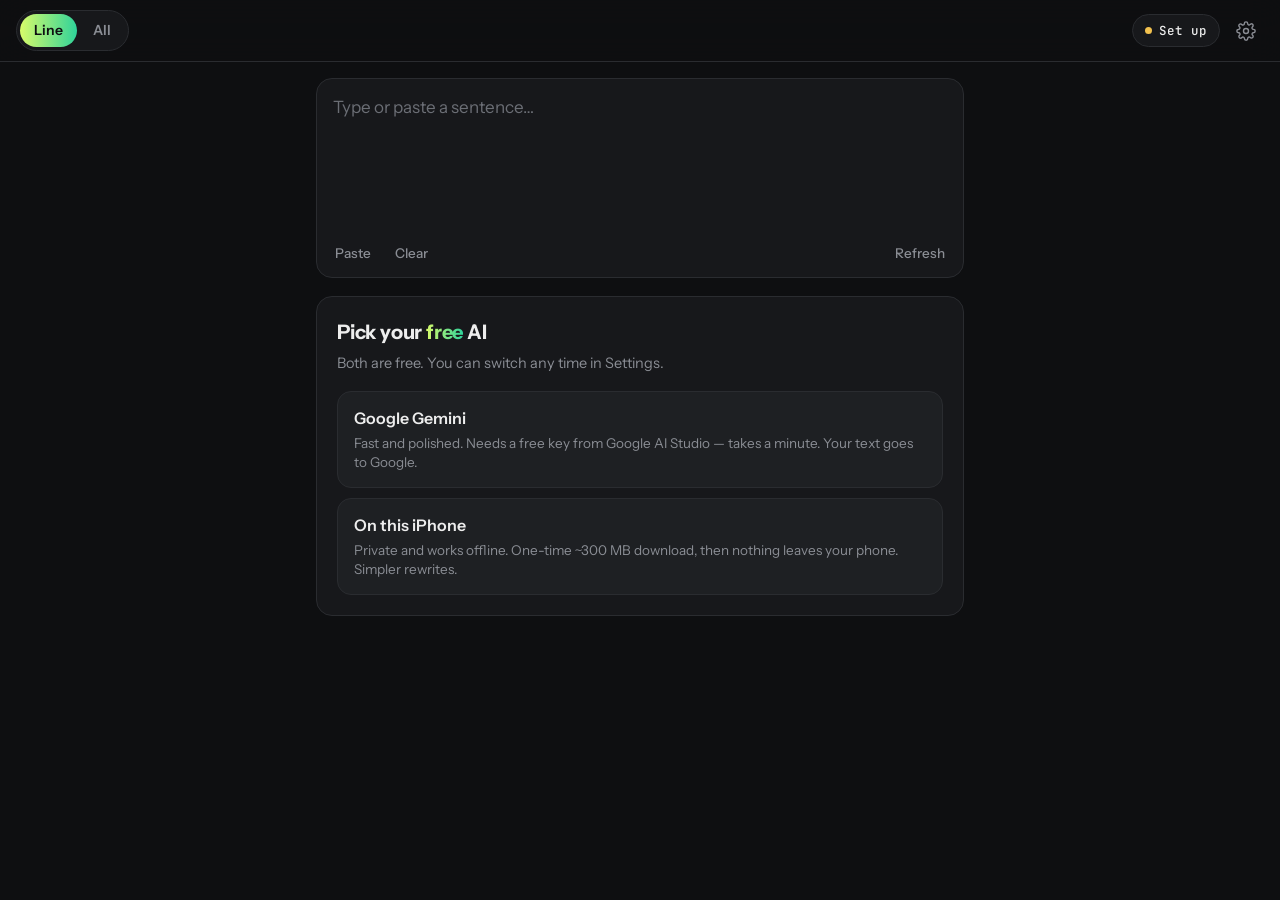
==== app/index.html @ 95a9fb02 "Limaret website and iPhone web app Co-Authored-By: Claude Opus 5.5 <noreply@anthropic.com>" ====
<!doctype html>
<html lang="en">
<head>
  <meta charset="utf-8">
  <meta name="viewport" content="width=device-width, initial-scale=1, viewport-fit=cover">
  <title>Limaret</title>
  <meta name="description" content="Say it better. Grammar fixes and better phrasings for what you type — on your iPhone.">
  <meta name="theme-color" content="#0E0F11">
  <meta name="color-scheme" content="dark">
  <meta name="apple-mobile-web-app-capable" content="yes">
  <meta name="mobile-web-app-capable" content="yes">
  <meta name="apple-mobile-web-app-status-bar-style" content="black-translucent">
  <meta name="apple-mobile-web-app-title" content="Limaret">
  <link rel="manifest" href="manifest.webmanifest">
  <link rel="icon" href="../assets/logo.svg" type="image/svg+xml">
  <link rel="apple-touch-icon" href="icons/icon-180.png">
  <link rel="preconnect" href="https://fonts.googleapis.com">
  <link rel="preconnect" href="https://fonts.gstatic.com" crossorigin>
  <link href="https://fonts.googleapis.com/css2?family=Instrument+Sans:wght@400;500;600&family=JetBrains+Mono:wght@400;500&display=swap" rel="stylesheet">
  <link rel="stylesheet" href="app.css">
</head>
<body>
  <header class="bar">
    <div class="seg" role="group" aria-label="What to improve">
      <button type="button" class="seg-btn" data-scope="line" aria-pressed="true">Line</button>
      <button type="button" class="seg-btn" data-scope="all" aria-pressed="false">All</button>
    </div>
    <button type="button" class="chip" id="model-chip" aria-label="AI provider settings">
      <span class="dot" id="model-dot"></span><span id="model-name">Not set up</span>
    </button>
    <button type="button" class="icon-btn" id="settings-btn" aria-label="Settings">
      <svg viewBox="0 0 24 24" aria-hidden="true"><circle cx="12" cy="12" r="3"/><path d="M19.4 15a1.7 1.7 0 0 0 .3 1.8l.1.1a2 2 0 1 1-2.8 2.8l-.1-.1a1.7 1.7 0 0 0-1.8-.3 1.7 1.7 0 0 0-1 1.5V21a2 2 0 1 1-4 0v-.1a1.7 1.7 0 0 0-1.1-1.5 1.7 1.7 0 0 0-1.8.3l-.1.1a2 2 0 1 1-2.8-2.8l.1-.1a1.7 1.7 0 0 0 .3-1.8 1.7 1.7 0 0 0-1.5-1H3a2 2 0 1 1 0-4h.1a1.7 1.7 0 0 0 1.5-1.1 1.7 1.7 0 0 0-.3-1.8l-.1-.1a2 2 0 1 1 2.8-2.8l.1.1a1.7 1.7 0 0 0 1.8.3H9a1.7 1.7 0 0 0 1-1.5V3a2 2 0 1 1 4 0v.1a1.7 1.7 0 0 0 1 1.5 1.7 1.7 0 0 0 1.8-.3l.1-.1a2 2 0 1 1 2.8 2.8l-.1.1a1.7 1.7 0 0 0-.3 1.8V9a1.7 1.7 0 0 0 1.5 1H21a2 2 0 1 1 0 4h-.1a1.7 1.7 0 0 0-1.5 1z"/></svg>
    </button>
  </header>

  <main class="main">
    <div class="editor-card">
      <textarea id="editor" placeholder="Type or paste a sentence…" autocapitalize="sentences" spellcheck="true" rows="5" aria-label="Your text"></textarea>
      <div class="editor-tools">
        <button type="button" class="tool" id="paste-btn">Paste</button>
        <button type="button" class="tool" id="clear-btn">Clear</button>
        <button type="button" class="tool" id="refresh-btn" aria-label="Get new suggestions">Refresh</button>
      </div>
    </div>

    <section id="results" aria-live="polite"></section>
  </main>

  <div class="toast" id="toast" role="status"></div>

  <dialog id="settings" aria-labelledby="settings-title">
    <form method="dialog" class="sheet" id="settings-form">
      <div class="sheet-head">
        <h2 id="settings-title">AI provider</h2>
        <button class="link" value="cancel" formnovalidate>Close</button>
      </div>

      <label class="field">
        <span>Provider</span>
        <select id="f-provider"></select>
      </label>
      <p class="hint" id="provider-hint"></p>

      <label class="field" id="device-field">
        <span>On-device model</span>
        <select id="f-device-model"></select>
      </label>

      <label class="field" id="url-field">
        <span>Server URL</span>
        <input id="f-url" type="url" inputmode="url" autocomplete="off" autocapitalize="off" spellcheck="false" placeholder="http://my-mac.local:11434/v1">
      </label>
      <label class="field" id="key-field">
        <span>API key</span>
        <input id="f-key" type="password" autocomplete="off" autocapitalize="off" spellcheck="false" placeholder="sk-…">
      </label>
      <label class="field" id="model-field">
        <span>Model</span>
        <input id="f-model" type="text" autocomplete="off" autocapitalize="off" spellcheck="false" list="model-list">
        <datalist id="model-list"></datalist>
      </label>
      <label class="field">
        <span>Alternatives</span>
        <select id="f-alts">
          <option>2</option><option>3</option><option>4</option><option>5</option><option>6</option>
        </select>
      </label>

      <p class="hint" id="key-hint">Your key is stored only in this browser on this device and sent only to the provider above.</p>
      <p class="status" id="verify-status"></p>

      <div class="sheet-actions">
        <button type="button" class="btn btn-ghost" id="verify-btn">Test connection</button>
        <button type="submit" class="btn btn-primary" value="save" id="save-btn">Save</button>
      </div>
    </form>
  </dialog>

  <template id="empty-tpl">
    <div class="empty">
      <div class="empty-icon" aria-hidden="true">A<span class="caret"></span></div>
      <p>Fixes and fresh phrasings show up here as you type.</p>
    </div>
  </template>

  <script src="app.js" type="module"></script>
</body>
</html>
---- app/app.css ----
/* Limaret web app — "Midnight lime", phone-first (dark only, matches the Mac app) */
:root {
  --bg: #0E0F11;
  --surface: #17181B;
  --surface-2: #1E2023;
  --border: #2A2C30;
  --text: #EDEDED;
  --muted: #8A8D94;
  --dim: #6B6E75;
  --lime: #C8F560;
  --on-lime: #0E0F11;
  --grad: linear-gradient(90deg, #D8FB6A, #2FD39A);
  --warn: #F2C14E;
  --danger: #FF6B6B;
  --font: "Instrument Sans", -apple-system, BlinkMacSystemFont, "SF Pro Text", system-ui, sans-serif;
  --mono: "JetBrains Mono", ui-monospace, "SF Mono", Menlo, monospace;
  --top: env(safe-area-inset-top, 0px);
  --bottom: env(safe-area-inset-bottom, 0px);
  color-scheme: dark;
}

*, *::before, *::after { box-sizing: border-box; }
html { -webkit-text-size-adjust: 100%; }
body {
  margin: 0;
  min-height: 100dvh;
  background: var(--bg);
  color: var(--text);
  font: 400 16px/1.5 var(--font);
  -webkit-font-smoothing: antialiased;
  -webkit-tap-highlight-color: transparent;
  overflow-x: hidden;
}
button { font: inherit; color: inherit; cursor: pointer; }
:focus-visible { outline: 2px solid var(--lime); outline-offset: 2px; }
svg { display: block; }

/* Top bar */
.bar {
  position: sticky; top: 0; z-index: 10;
  display: flex; align-items: center; gap: 8px;
  padding: calc(10px + var(--top)) max(16px, env(safe-area-inset-right)) 10px max(16px, env(safe-area-inset-left));
  background: rgba(14, 15, 17, .86);
  -webkit-backdrop-filter: blur(16px); backdrop-filter: blur(16px);
  border-bottom: 1px solid var(--border);
}
.seg { display: inline-flex; padding: 3px; gap: 2px; background: var(--surface); border: 1px solid var(--border); border-radius: 999px; }
.seg-btn {
  border: 0; background: transparent; color: var(--muted);
  font-size: 14px; font-weight: 600; padding: 6px 14px; border-radius: 999px; min-height: 32px;
}
.seg-btn[aria-pressed="true"], .seg-btn[aria-checked="true"] { background: var(--grad); color: var(--on-lime); }
.chip {
  margin-left: auto; min-width: 0;
  display: inline-flex; align-items: center; gap: 7px;
  background: var(--surface); border: 1px solid var(--border); border-radius: 999px;
  padding: 7px 12px; font: 500 12.5px var(--mono);
}
.chip span:last-child { overflow: hidden; text-overflow: ellipsis; white-space: nowrap; max-width: 34vw; }
.dot { width: 7px; height: 7px; border-radius: 50%; background: var(--warn); flex: none; }
.dot.ok { background: var(--lime); }
.icon-btn { flex: none; width: 36px; height: 36px; display: grid; place-items: center; border: 0; background: transparent; border-radius: 10px; color: var(--muted); }
.icon-btn svg { width: 20px; height: 20px; fill: none; stroke: currentColor; stroke-width: 1.7; stroke-linecap: round; stroke-linejoin: round; }

/* Editor */
.main { padding: 16px max(16px, env(safe-area-inset-left)) calc(32px + var(--bottom)); max-width: 680px; margin: 0 auto; }
.editor-card { background: var(--surface); border: 1px solid var(--border); border-radius: 16px; overflow: hidden; }
.editor-card:focus-within { border-color: #3d4a24; }
#editor {
  display: block; width: 100%; min-height: 140px; max-height: 45dvh; resize: none;
  border: 0; outline: 0; background: transparent; color: var(--text);
  font: 400 17px/1.5 var(--font); /* ≥16px keeps iOS from zooming */
  padding: 16px 16px 8px;
}
#editor::placeholder { color: var(--dim); }
.editor-tools { display: flex; gap: 4px; padding: 6px 8px 8px; }
.tool { border: 0; background: transparent; color: var(--muted); font-size: 13.5px; font-weight: 500; padding: 6px 10px; border-radius: 8px; }
.tool:active { background: var(--surface-2); }
#refresh-btn { margin-left: auto; }

/* Results */
#results { margin-top: 18px; }
.note { display: flex; gap: 8px; align-items: flex-start; color: var(--muted); font-size: 13.5px; margin: 0 4px 14px; }
.note.error { color: var(--danger); }
.note button { border: 0; background: none; color: var(--lime); padding: 0; font-weight: 600; }
.label { font: 500 11px var(--mono); letter-spacing: .08em; text-transform: uppercase; color: var(--dim); margin: 0 4px 8px; display: flex; align-items: center; gap: 8px; }
.label .spin { width: 10px; height: 10px; border: 1.5px solid var(--dim); border-top-color: var(--lime); border-radius: 50%; animation: spin .8s linear infinite; }
@keyframes spin { to { transform: rotate(360deg); } }
.list { list-style: none; margin: 0 0 18px; padding: 0; background: var(--surface); border: 1px solid var(--border); border-radius: 16px; overflow: hidden; }
.list.stale { opacity: .5; }
.item { display: flex; align-items: flex-start; gap: 10px; padding: 13px 10px 13px 14px; border-top: 1px solid var(--border); }
.item:first-child { border-top: 0; }
.item .n { flex: none; font: 500 12px/1.9 var(--mono); color: var(--dim); width: 14px; }
.item .t { flex: 1; min-width: 0; font-size: 16px; line-height: 1.45; overflow-wrap: anywhere; user-select: text; -webkit-user-select: text; }
.item .t mark { background: rgba(200, 245, 96, .13); color: var(--lime); border-radius: 3px; padding: 0 1px; }
.item .acts { flex: none; display: flex; gap: 2px; margin-top: -4px; }
.act { border: 0; background: transparent; color: var(--muted); width: 36px; height: 36px; display: grid; place-items: center; border-radius: 10px; }
.act:active { background: var(--surface-2); color: var(--lime); }
.act svg { width: 18px; height: 18px; fill: none; stroke: currentColor; stroke-width: 1.7; stroke-linecap: round; stroke-linejoin: round; }
.item.corrected .t { font-weight: 500; }
.skeleton { height: 14px; border-radius: 6px; background: linear-gradient(90deg, var(--surface-2), #26282c, var(--surface-2)); background-size: 200% 100%; animation: shimmer 1.2s infinite; margin: 4px 0; }
@keyframes shimmer { to { background-position: -200% 0; } }

.empty { text-align: center; color: var(--muted); font-size: 15px; padding: 48px 20px; }
.empty-icon { width: 42px; height: 42px; margin: 0 auto 14px; display: flex; align-items: center; justify-content: center; background: var(--surface); border: 1px solid var(--border); border-radius: 11px; color: var(--text); font-weight: 600; font-size: 17px; }
.empty-icon .caret { width: 2px; height: 18px; background: var(--grad); margin-left: 1px; border-radius: 1px; }

.setup { background: var(--surface); border: 1px solid var(--border); border-radius: 16px; padding: 20px; }
.setup h2 { margin: 0 0 6px; font-size: 20px; letter-spacing: -.01em; }
.setup h2 em { font-style: normal; background: var(--grad); -webkit-background-clip: text; background-clip: text; -webkit-text-fill-color: transparent; }
.setup p { margin: 0 0 16px; color: var(--muted); font-size: 14.5px; }
.choices { display: flex; flex-direction: column; gap: 10px; }
.choice { text-align: left; display: flex; flex-direction: column; gap: 4px; padding: 14px 16px; border-radius: 14px; border: 1px solid var(--border); background: var(--surface-2); }
.choice strong { font-size: 16px; font-weight: 600; }
.choice span { color: var(--muted); font-size: 13.5px; line-height: 1.45; }
.choice:active { border-color: var(--lime); }
.choice:disabled { opacity: .5; }

/* Buttons */
.btn { display: inline-flex; align-items: center; justify-content: center; gap: 8px; border: 1px solid transparent; border-radius: 999px; padding: 12px 20px; font-weight: 600; font-size: 15px; min-height: 44px; }
.btn-primary { background: var(--grad); color: var(--on-lime); }
.btn-ghost { background: transparent; border-color: var(--border); }
.btn:disabled { opacity: .5; }

/* Settings sheet */
dialog {
  width: 100%; max-width: 520px; max-height: 92dvh; margin: auto auto 0; padding: 0;
  border: 1px solid var(--border); border-bottom: 0; border-radius: 20px 20px 0 0;
  background: var(--surface); color: var(--text);
}
@media (min-width: 600px) { dialog { margin: auto; border-radius: 20px; border-bottom: 1px solid var(--border); } }
dialog::backdrop { background: rgba(0, 0, 0, .55); }
dialog[open] { animation: up .22s ease-out; }
@keyframes up { from { transform: translateY(24px); opacity: 0; } }
.sheet { padding: 18px 18px calc(18px + var(--bottom)); display: flex; flex-direction: column; gap: 14px; }
.sheet-head { display: flex; align-items: center; justify-content: space-between; }
.sheet-head h2 { margin: 0; font-size: 19px; }
.link { border: 0; background: none; color: var(--lime); font-weight: 600; padding: 6px 2px; }
.seg-wide { display: flex; }
.seg-wide .seg-btn { flex: 1; }
.field { display: flex; flex-direction: column; gap: 6px; }
.field span { font-size: 13px; color: var(--muted); font-weight: 500; }
.field input, .field select {
  width: 100%; font: 400 16px var(--font); color: var(--text);
  background: var(--surface-2); border: 1px solid var(--border); border-radius: 12px; padding: 11px 12px; min-height: 44px;
  -webkit-appearance: none; appearance: none;
}
.field input:focus, .field select:focus { outline: 0; border-color: var(--lime); }
.hint { margin: 0; color: var(--dim); font-size: 13px; }
.hint code { font: 12px var(--mono); background: var(--surface-2); padding: 1px 4px; border-radius: 4px; }
.status { margin: 0; font-size: 13.5px; min-height: 1em; }
.status.ok { color: var(--lime); }
.status.err { color: var(--danger); }
.sheet-actions { display: flex; gap: 10px; }
.sheet-actions .btn { flex: 1; }
[hidden] { display: none !important; }

/* Toast */
.toast {
  position: fixed; left: 50%; bottom: calc(24px + var(--bottom)); transform: translate(-50%, 20px);
  background: var(--text); color: var(--bg); font-weight: 600; font-size: 14px;
  padding: 10px 16px; border-radius: 999px; opacity: 0; pointer-events: none; transition: .2s;
}
.toast.show { opacity: 1; transform: translate(-50%, 0); }

@media (prefers-reduced-motion: reduce) { *, *::before, *::after { animation: none !important; transition: none !important; } }
.hint a { color: var(--lime); text-decoration: none; font-weight: 500; white-space: nowrap; }
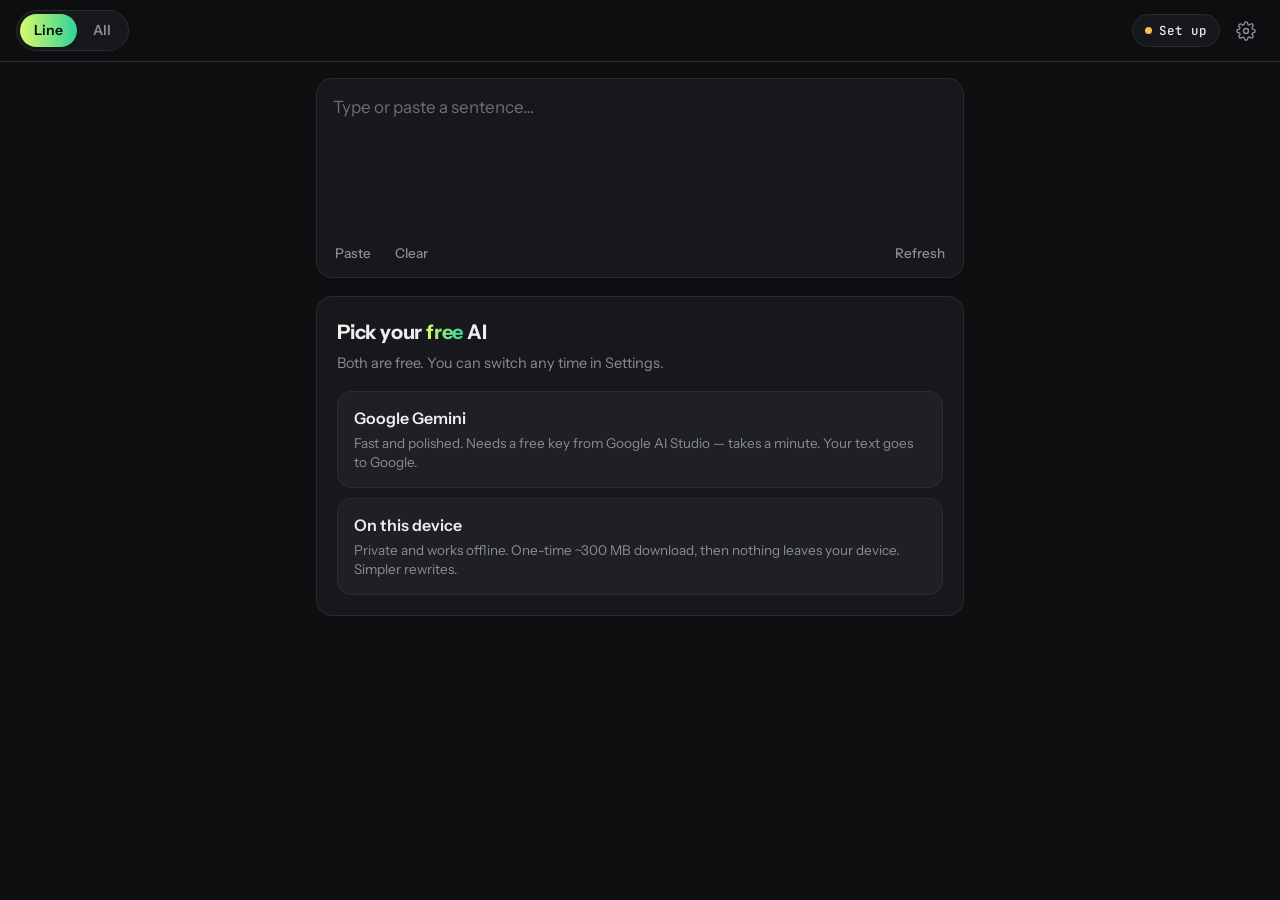
==== commit 17d9d850: "Present the web app for any browser, not just iPhone Co-Authored-By: Claude Opus 5.5 <noreply@anthro" ====
--- a/app/index.html
+++ b/app/index.html
@@ -4,7 +4,7 @@
   <meta charset="utf-8">
   <meta name="viewport" content="width=device-width, initial-scale=1, viewport-fit=cover">
   <title>Limaret</title>
-  <meta name="description" content="Say it better. Grammar fixes and better phrasings for what you type — on your iPhone.">
+  <meta name="description" content="Say it better. Grammar fixes and better phrasings for what you type — right in your browser, on phone or computer.">
   <meta name="theme-color" content="#0E0F11">
   <meta name="color-scheme" content="dark">
   <meta name="apple-mobile-web-app-capable" content="yes">
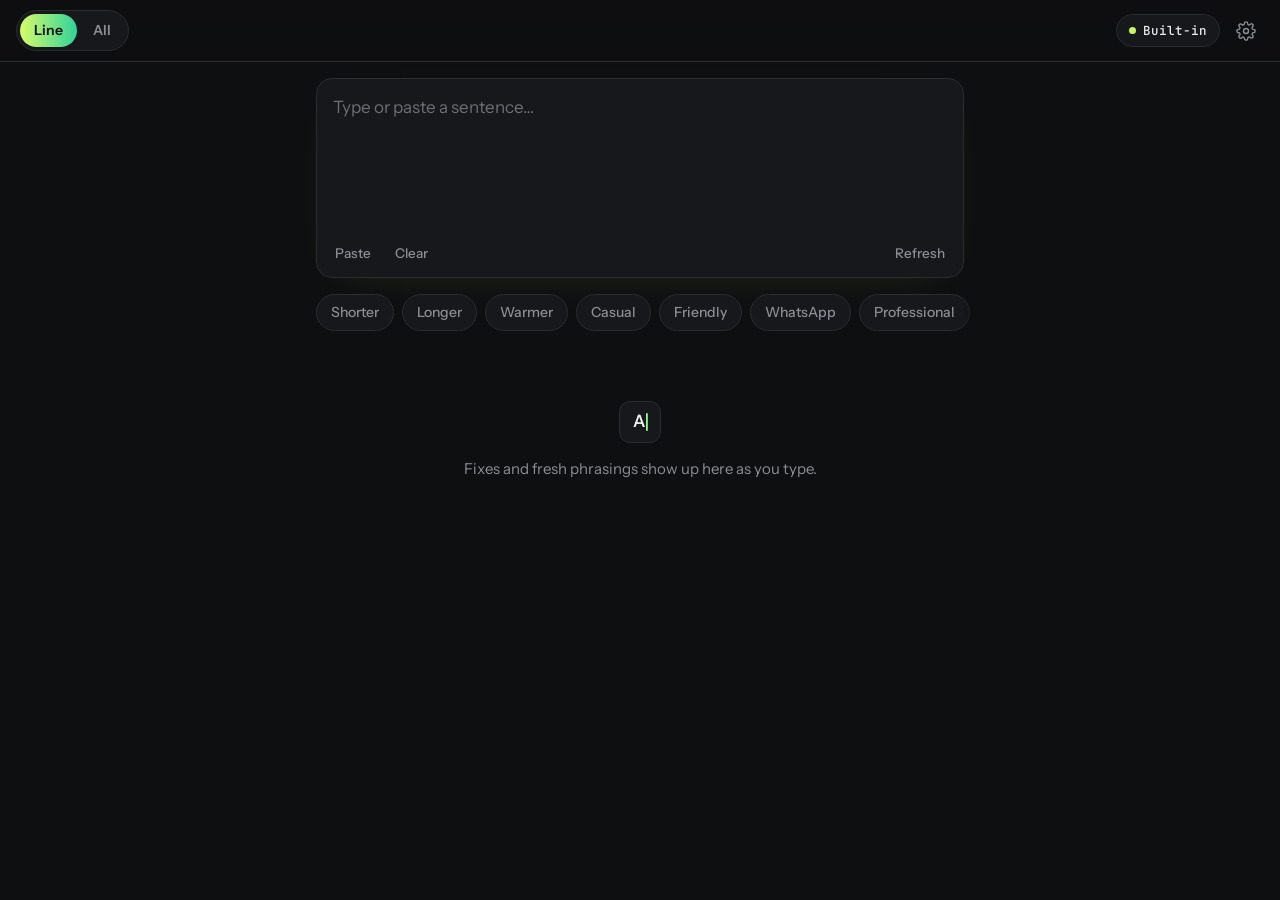
==== commit 7354e80e: "Web app: tone chips (Shorter, Warmer, WhatsApp, Professional…); Mac app 1.0.5 Co-Authored-By: Claude" ====
--- a/app/index.html
+++ b/app/index.html
@@ -3,14 +3,14 @@
 <head>
   <meta charset="utf-8">
   <meta name="viewport" content="width=device-width, initial-scale=1, viewport-fit=cover">
-  <title>Limaret</title>
+  <title>Say It Better</title>
   <meta name="description" content="Say it better. Grammar fixes and better phrasings for what you type — right in your browser, on phone or computer.">
   <meta name="theme-color" content="#0E0F11">
   <meta name="color-scheme" content="dark">
   <meta name="apple-mobile-web-app-capable" content="yes">
   <meta name="mobile-web-app-capable" content="yes">
   <meta name="apple-mobile-web-app-status-bar-style" content="black-translucent">
-  <meta name="apple-mobile-web-app-title" content="Limaret">
+  <meta name="apple-mobile-web-app-title" content="Say It Better">
   <link rel="manifest" href="manifest.webmanifest">
   <link rel="icon" href="../assets/logo.svg" type="image/svg+xml">
   <link rel="apple-touch-icon" href="icons/icon-180.png">
@@ -42,6 +42,8 @@
         <button type="button" class="tool" id="refresh-btn" aria-label="Get new suggestions">Refresh</button>
       </div>
     </div>
+
+    <div class="tones" id="tones" role="group" aria-label="Tone for the alternatives"></div>
 
     <section id="results" aria-live="polite"></section>
   </main>
@@ -76,7 +78,8 @@
       </label>
       <label class="field" id="model-field">
         <span>Model</span>
-        <input id="f-model" type="text" autocomplete="off" autocapitalize="off" spellcheck="false" list="model-list">
+        <select id="f-model-pick"></select>
+        <input id="f-model" type="text" placeholder="Model id" autocomplete="off" autocapitalize="off" spellcheck="false" list="model-list">
         <datalist id="model-list"></datalist>
       </label>
       <label class="field">
--- a/app/app.css
+++ b/app/app.css
@@ -1,4 +1,4 @@
-/* Limaret web app — "Midnight lime", phone-first (dark only, matches the Mac app) */
+/* Say It Better web app — "Midnight lime", phone-first (dark only, matches the Mac app) */
 :root {
   --bg: #0E0F11;
   --surface: #17181B;
@@ -64,8 +64,16 @@
 
 /* Editor */
 .main { padding: 16px max(16px, env(safe-area-inset-left)) calc(32px + var(--bottom)); max-width: 680px; margin: 0 auto; }
-.editor-card { background: var(--surface); border: 1px solid var(--border); border-radius: 16px; overflow: hidden; }
-.editor-card:focus-within { border-color: #3d4a24; }
+.editor-card {
+  background: var(--surface); border: 1px solid var(--border); border-radius: 16px; overflow: hidden;
+  box-shadow: 0 10px 40px -24px rgba(200, 245, 96, .18);
+  transition: border-color .25s ease, box-shadow .35s ease;
+}
+/* Soft lime glow while writing */
+.editor-card:focus-within {
+  border-color: #3d4a24;
+  box-shadow: 0 0 0 3px rgba(200, 245, 96, .06), 0 14px 50px -16px rgba(200, 245, 96, .28), 0 18px 70px -24px rgba(47, 211, 154, .28);
+}
 #editor {
   display: block; width: 100%; min-height: 140px; max-height: 45dvh; resize: none;
   border: 0; outline: 0; background: transparent; color: var(--text);
@@ -77,6 +85,21 @@
 .tool { border: 0; background: transparent; color: var(--muted); font-size: 13.5px; font-weight: 500; padding: 6px 10px; border-radius: 8px; }
 .tool:active { background: var(--surface-2); }
 #refresh-btn { margin-left: auto; }
+
+/* Tone chips */
+.tones {
+  display: flex; gap: 8px; margin: 14px -16px 0; padding: 2px 16px 4px;
+  overflow-x: auto; scrollbar-width: none; -webkit-overflow-scrolling: touch;
+  mask-image: linear-gradient(90deg, transparent, #000 16px, #000 calc(100% - 16px), transparent);
+}
+.tones::-webkit-scrollbar { display: none; }
+.tone {
+  flex: none; border: 1px solid var(--border); background: var(--surface); color: var(--muted);
+  font-size: 14px; font-weight: 500; padding: 7px 14px; border-radius: 999px; min-height: 36px;
+  transition: transform .15s ease, background .2s ease, color .2s ease, border-color .2s ease, box-shadow .3s ease;
+}
+.tone:active { transform: scale(.95); }
+.tone[aria-pressed="true"] { background: var(--grad); color: var(--on-lime); border-color: transparent; font-weight: 600; box-shadow: 0 6px 20px -8px rgba(200, 245, 96, .5); }
 
 /* Results */
 #results { margin-top: 18px; }
@@ -86,16 +109,28 @@
 .label { font: 500 11px var(--mono); letter-spacing: .08em; text-transform: uppercase; color: var(--dim); margin: 0 4px 8px; display: flex; align-items: center; gap: 8px; }
 .label .spin { width: 10px; height: 10px; border: 1.5px solid var(--dim); border-top-color: var(--lime); border-radius: 50%; animation: spin .8s linear infinite; }
 @keyframes spin { to { transform: rotate(360deg); } }
-.list { list-style: none; margin: 0 0 18px; padding: 0; background: var(--surface); border: 1px solid var(--border); border-radius: 16px; overflow: hidden; }
+.list { list-style: none; margin: 0 0 18px; padding: 0; background: var(--surface); border: 1px solid var(--border); border-radius: 16px; overflow: hidden; transition: opacity .25s ease; }
 .list.stale { opacity: .5; }
-.item { display: flex; align-items: flex-start; gap: 10px; padding: 13px 10px 13px 14px; border-top: 1px solid var(--border); }
+/* The corrected line gets a faint glow: it's the one most people take */
+.list:has(.corrected) { box-shadow: 0 12px 44px -22px rgba(200, 245, 96, .30); }
+/* New suggestions rise in, one after another */
+.list.enter { animation: fade-in .25s ease both; }
+.list.enter .item { animation: rise .42s cubic-bezier(.2, .8, .2, 1) both; animation-delay: calc(var(--i, 0) * 55ms + 40ms); }
+@keyframes rise { from { opacity: 0; transform: translateY(8px); } }
+@keyframes fade-in { from { opacity: 0; } }
+.item { display: flex; align-items: flex-start; gap: 10px; padding: 13px 10px 13px 14px; border-top: 1px solid var(--border); transition: background .2s ease; }
+.item:active { background: var(--surface-2); }
+.item.flash { animation: flash .7s ease-out; }
+@keyframes flash { from { background: rgba(200, 245, 96, .12); } }
 .item:first-child { border-top: 0; }
 .item .n { flex: none; font: 500 12px/1.9 var(--mono); color: var(--dim); width: 14px; }
 .item .t { flex: 1; min-width: 0; font-size: 16px; line-height: 1.45; overflow-wrap: anywhere; user-select: text; -webkit-user-select: text; }
 .item .t mark { background: rgba(200, 245, 96, .13); color: var(--lime); border-radius: 3px; padding: 0 1px; }
 .item .acts { flex: none; display: flex; gap: 2px; margin-top: -4px; }
-.act { border: 0; background: transparent; color: var(--muted); width: 36px; height: 36px; display: grid; place-items: center; border-radius: 10px; }
-.act:active { background: var(--surface-2); color: var(--lime); }
+.act { border: 0; background: transparent; color: var(--muted); width: 36px; height: 36px; display: grid; place-items: center; border-radius: 10px; transition: transform .15s ease, background .2s, color .2s; }
+.act:active { background: var(--surface-2); color: var(--lime); transform: scale(.9); }
+.act.done { color: var(--on-lime); background: var(--grad); animation: pop .35s cubic-bezier(.3, 1.6, .5, 1); }
+@keyframes pop { 50% { transform: scale(1.15); } }
 .act svg { width: 18px; height: 18px; fill: none; stroke: currentColor; stroke-width: 1.7; stroke-linecap: round; stroke-linejoin: round; }
 .item.corrected .t { font-weight: 500; }
 .skeleton { height: 14px; border-radius: 6px; background: linear-gradient(90deg, var(--surface-2), #26282c, var(--surface-2)); background-size: 200% 100%; animation: shimmer 1.2s infinite; margin: 4px 0; }
@@ -122,6 +157,12 @@
 .btn-ghost { background: transparent; border-color: var(--border); }
 .btn:disabled { opacity: .5; }
 
+/* Press feedback */
+.tool, .seg-btn, .choice, .btn, .icon-btn, .chip { transition: transform .15s ease, background .2s ease, border-color .2s ease, color .2s ease; }
+.tool:active, .seg-btn:active, .btn:active:not(:disabled), .icon-btn:active, .chip:active { transform: scale(.96); }
+.choice:active:not(:disabled) { transform: scale(.985); }
+.empty { animation: fade-in .4s ease both; }
+
 /* Settings sheet */
 dialog {
   width: 100%; max-width: 520px; max-height: 92dvh; margin: auto auto 0; padding: 0;
@@ -130,7 +171,8 @@
 }
 @media (min-width: 600px) { dialog { margin: auto; border-radius: 20px; border-bottom: 1px solid var(--border); } }
 dialog::backdrop { background: rgba(0, 0, 0, .55); }
-dialog[open] { animation: up .22s ease-out; }
+dialog[open] { animation: up .32s cubic-bezier(.2, .8, .2, 1); }
+dialog[open]::backdrop { animation: fade-in .25s ease; }
 @keyframes up { from { transform: translateY(24px); opacity: 0; } }
 .sheet { padding: 18px 18px calc(18px + var(--bottom)); display: flex; flex-direction: column; gap: 14px; }
 .sheet-head { display: flex; align-items: center; justify-content: space-between; }
@@ -157,11 +199,13 @@
 
 /* Toast */
 .toast {
-  position: fixed; left: 50%; bottom: calc(24px + var(--bottom)); transform: translate(-50%, 20px);
+  position: fixed; left: 50%; bottom: calc(24px + var(--bottom)); transform: translate(-50%, 20px) scale(.96);
   background: var(--text); color: var(--bg); font-weight: 600; font-size: 14px;
-  padding: 10px 16px; border-radius: 999px; opacity: 0; pointer-events: none; transition: .2s;
-}
-.toast.show { opacity: 1; transform: translate(-50%, 0); }
+  padding: 10px 16px; border-radius: 999px; opacity: 0; pointer-events: none;
+  box-shadow: 0 10px 30px -10px rgba(200, 245, 96, .35);
+  transition: opacity .2s ease, transform .35s cubic-bezier(.3, 1.4, .5, 1);
+}
+.toast.show { opacity: 1; transform: translate(-50%, 0) scale(1); }
 
 @media (prefers-reduced-motion: reduce) { *, *::before, *::after { animation: none !important; transition: none !important; } }
 .hint a { color: var(--lime); text-decoration: none; font-weight: 500; white-space: nowrap; }
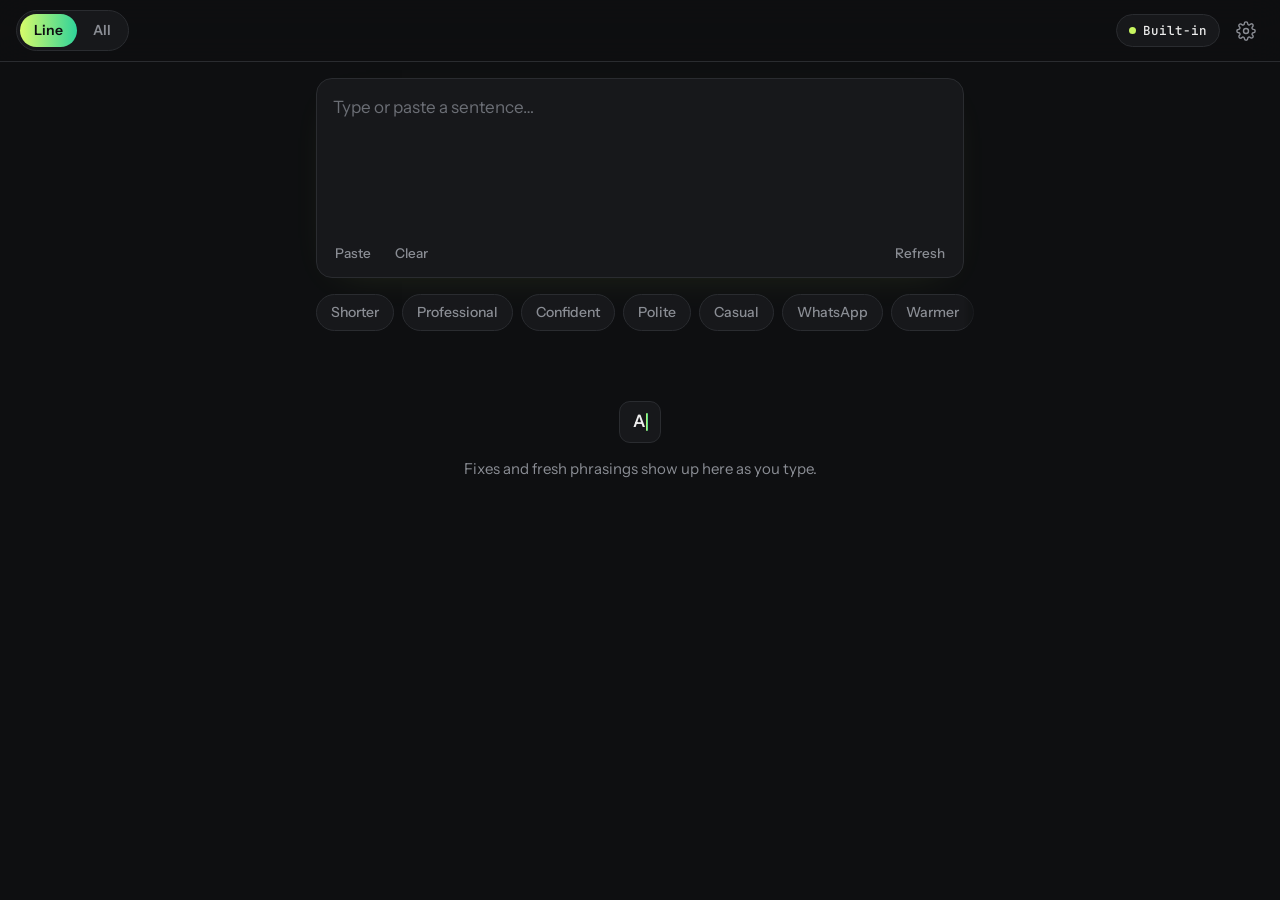
==== commit 8688e139: "Web app: suggest Add to Home Screen inside the app Shown after the first copy, never when already in" ====
--- a/app/index.html
+++ b/app/index.html
@@ -49,6 +49,18 @@
   </main>
 
   <div class="toast" id="toast" role="status"></div>
+
+  <div class="install" id="install" role="dialog" aria-labelledby="install-title" hidden>
+    <img src="icons/icon-180.png" alt="" width="44" height="44">
+    <div class="install-text">
+      <strong id="install-title">Keep it one tap away</strong>
+      <span id="install-how">Add Say It Better to your Home Screen. It opens like an app.</span>
+    </div>
+    <div class="install-acts">
+      <button type="button" class="btn btn-primary btn-sm" id="install-btn" hidden>Install</button>
+      <button type="button" class="link" id="install-later">Not now</button>
+    </div>
+  </div>
 
   <dialog id="settings" aria-labelledby="settings-title">
     <form method="dialog" class="sheet" id="settings-form">
--- a/app/app.css
+++ b/app/app.css
@@ -207,5 +207,22 @@
 }
 .toast.show { opacity: 1; transform: translate(-50%, 0) scale(1); }
 
+/* Add to Home Screen suggestion */
+.install {
+  position: fixed; left: 12px; right: 12px; bottom: calc(12px + var(--bottom)); z-index: 20; max-width: 520px; margin: 0 auto;
+  display: flex; align-items: center; gap: 12px; padding: 12px 14px;
+  background: var(--surface); border: 1px solid var(--border); border-radius: 18px;
+  box-shadow: 0 18px 50px -12px rgba(0, 0, 0, .7), 0 10px 40px -20px rgba(200, 245, 96, .35);
+  animation: up .4s cubic-bezier(.2, .8, .2, 1);
+}
+.install img { flex: none; border-radius: 11px; }
+.install-text { flex: 1; min-width: 0; display: flex; flex-direction: column; gap: 2px; font-size: 13.5px; color: var(--muted); line-height: 1.4; }
+.install-text strong { color: var(--text); font-size: 15px; }
+.install-text b { color: var(--text); font-weight: 600; }
+.install-text svg { display: inline-block; width: 15px; height: 15px; vertical-align: -3px; stroke: var(--lime); fill: none; stroke-width: 1.9; stroke-linecap: round; stroke-linejoin: round; }
+.install-acts { flex: none; display: flex; flex-direction: column; align-items: center; gap: 2px; }
+.btn-sm { min-height: 34px; padding: 7px 14px; font-size: 14px; }
+.install .link { font-size: 13.5px; color: var(--muted); font-weight: 500; }
+
 @media (prefers-reduced-motion: reduce) { *, *::before, *::after { animation: none !important; transition: none !important; } }
 .hint a { color: var(--lime); text-decoration: none; font-weight: 500; white-space: nowrap; }
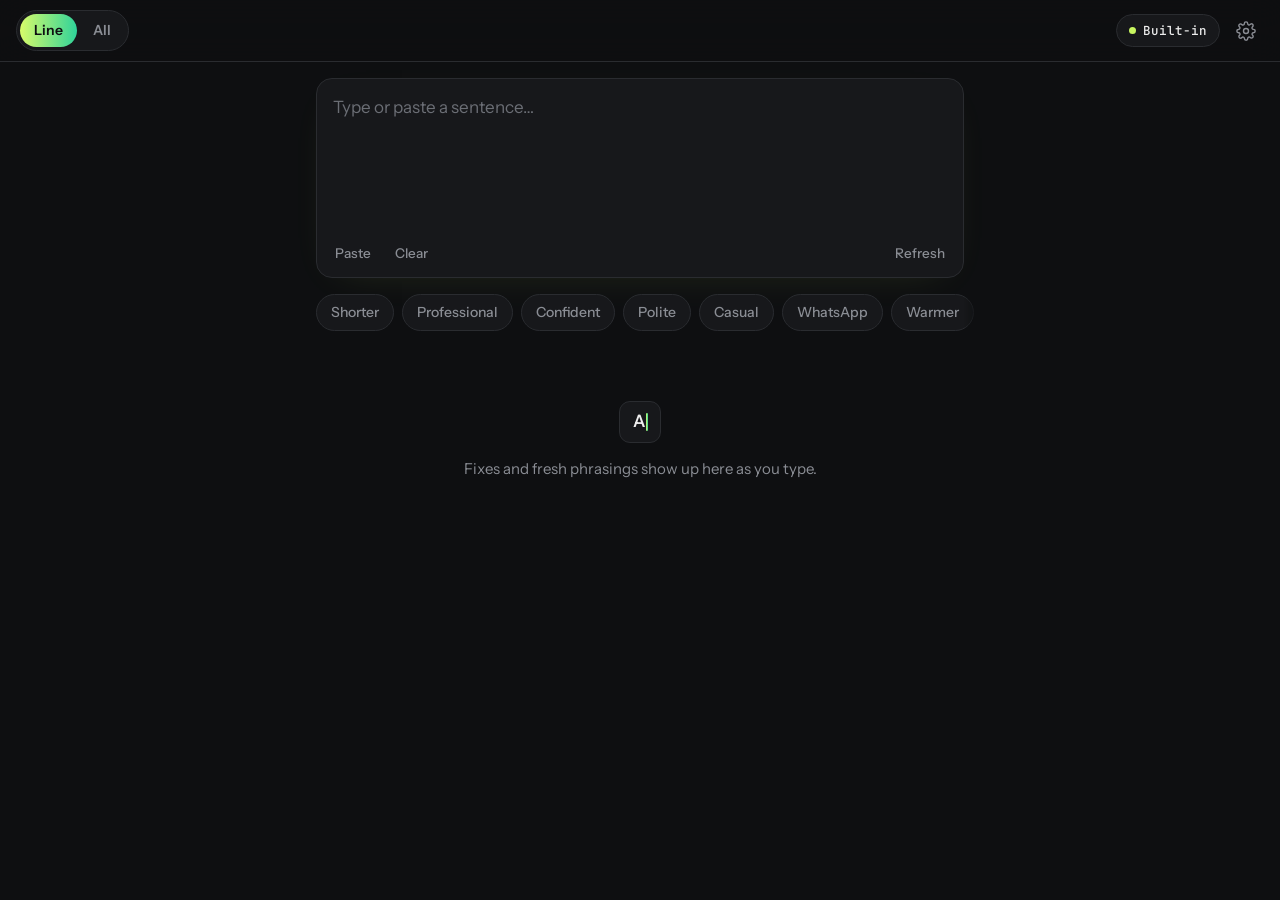
==== commit b16523fb: "Short built-in hint, Privacy link in settings, web app privacy notes Co-Authored-By: Claude Opus 5.5" ====
--- a/app/index.html
+++ b/app/index.html
@@ -108,6 +108,7 @@
         <button type="button" class="btn btn-ghost" id="verify-btn">Test connection</button>
         <button type="submit" class="btn btn-primary" value="save" id="save-btn">Save</button>
       </div>
+      <p class="hint sheet-foot"><a href="../#privacy-web" target="_blank" rel="noopener">Privacy</a></p>
     </form>
   </dialog>
 
--- a/app/app.css
+++ b/app/app.css
@@ -195,6 +195,7 @@
 .status.err { color: var(--danger); }
 .sheet-actions { display: flex; gap: 10px; }
 .sheet-actions .btn { flex: 1; }
+.sheet-foot { text-align: center; }
 [hidden] { display: none !important; }
 
 /* Toast */
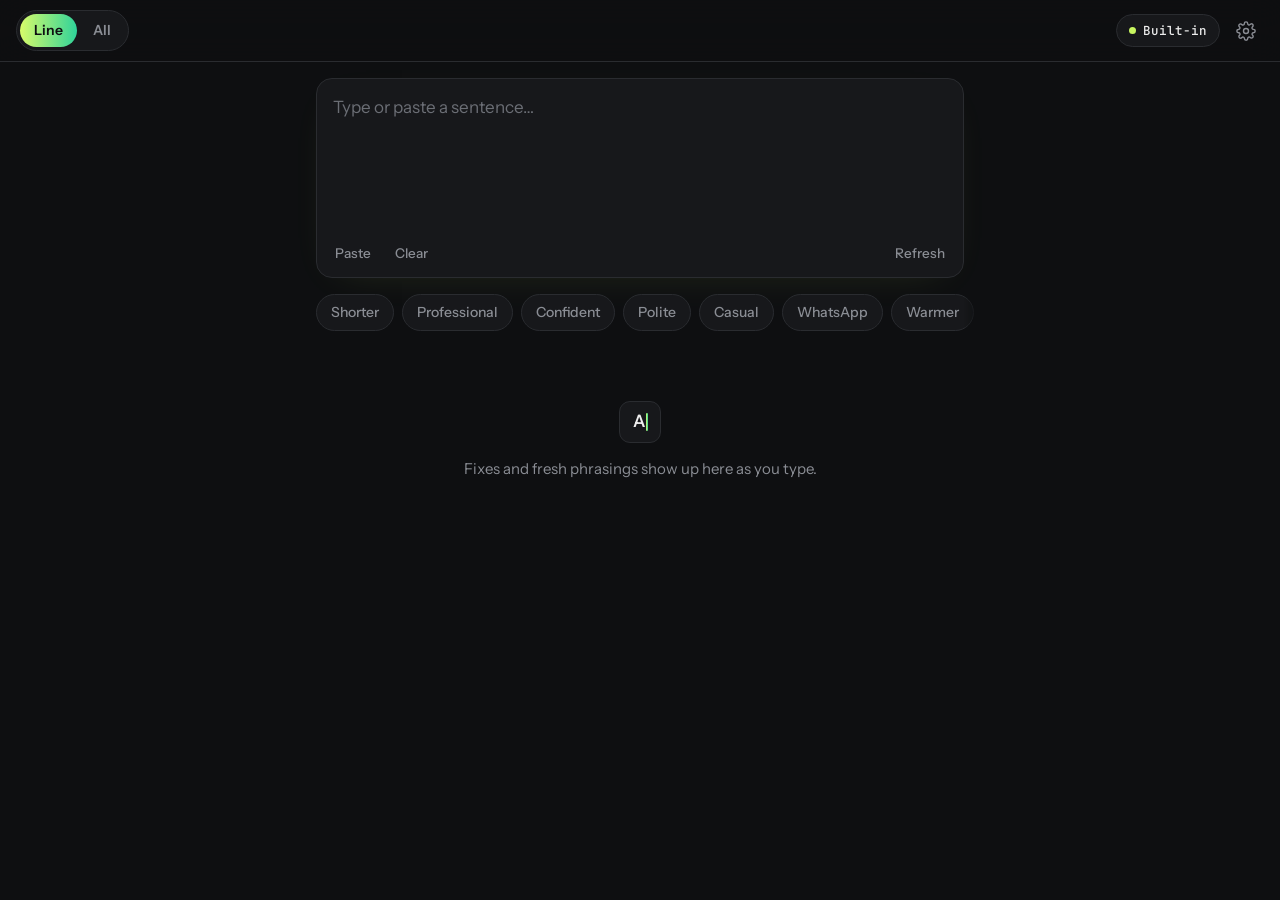
==== commit d76fb7b1: "Show and delete downloaded on-device models; Mac app 1.0.8 Co-Authored-By: Claude Opus 5.5 <noreply@" ====
--- a/app/index.html
+++ b/app/index.html
@@ -79,6 +79,10 @@
         <span>On-device model</span>
         <select id="f-device-model"></select>
       </label>
+      <p class="hint device-storage" id="device-storage" hidden>
+        <span id="device-storage-text"></span>
+        <button type="button" class="link" id="device-clear" hidden>Delete downloaded models</button>
+      </p>
 
       <label class="field" id="url-field">
         <span>Server URL</span>
--- a/app/app.css
+++ b/app/app.css
@@ -196,6 +196,8 @@
 .sheet-actions { display: flex; gap: 10px; }
 .sheet-actions .btn { flex: 1; }
 .sheet-foot { text-align: center; }
+.device-storage { display: flex; align-items: center; justify-content: space-between; gap: 10px; }
+.device-storage .link { font-size: 13px; padding: 0; white-space: nowrap; }
 [hidden] { display: none !important; }
 
 /* Toast */
